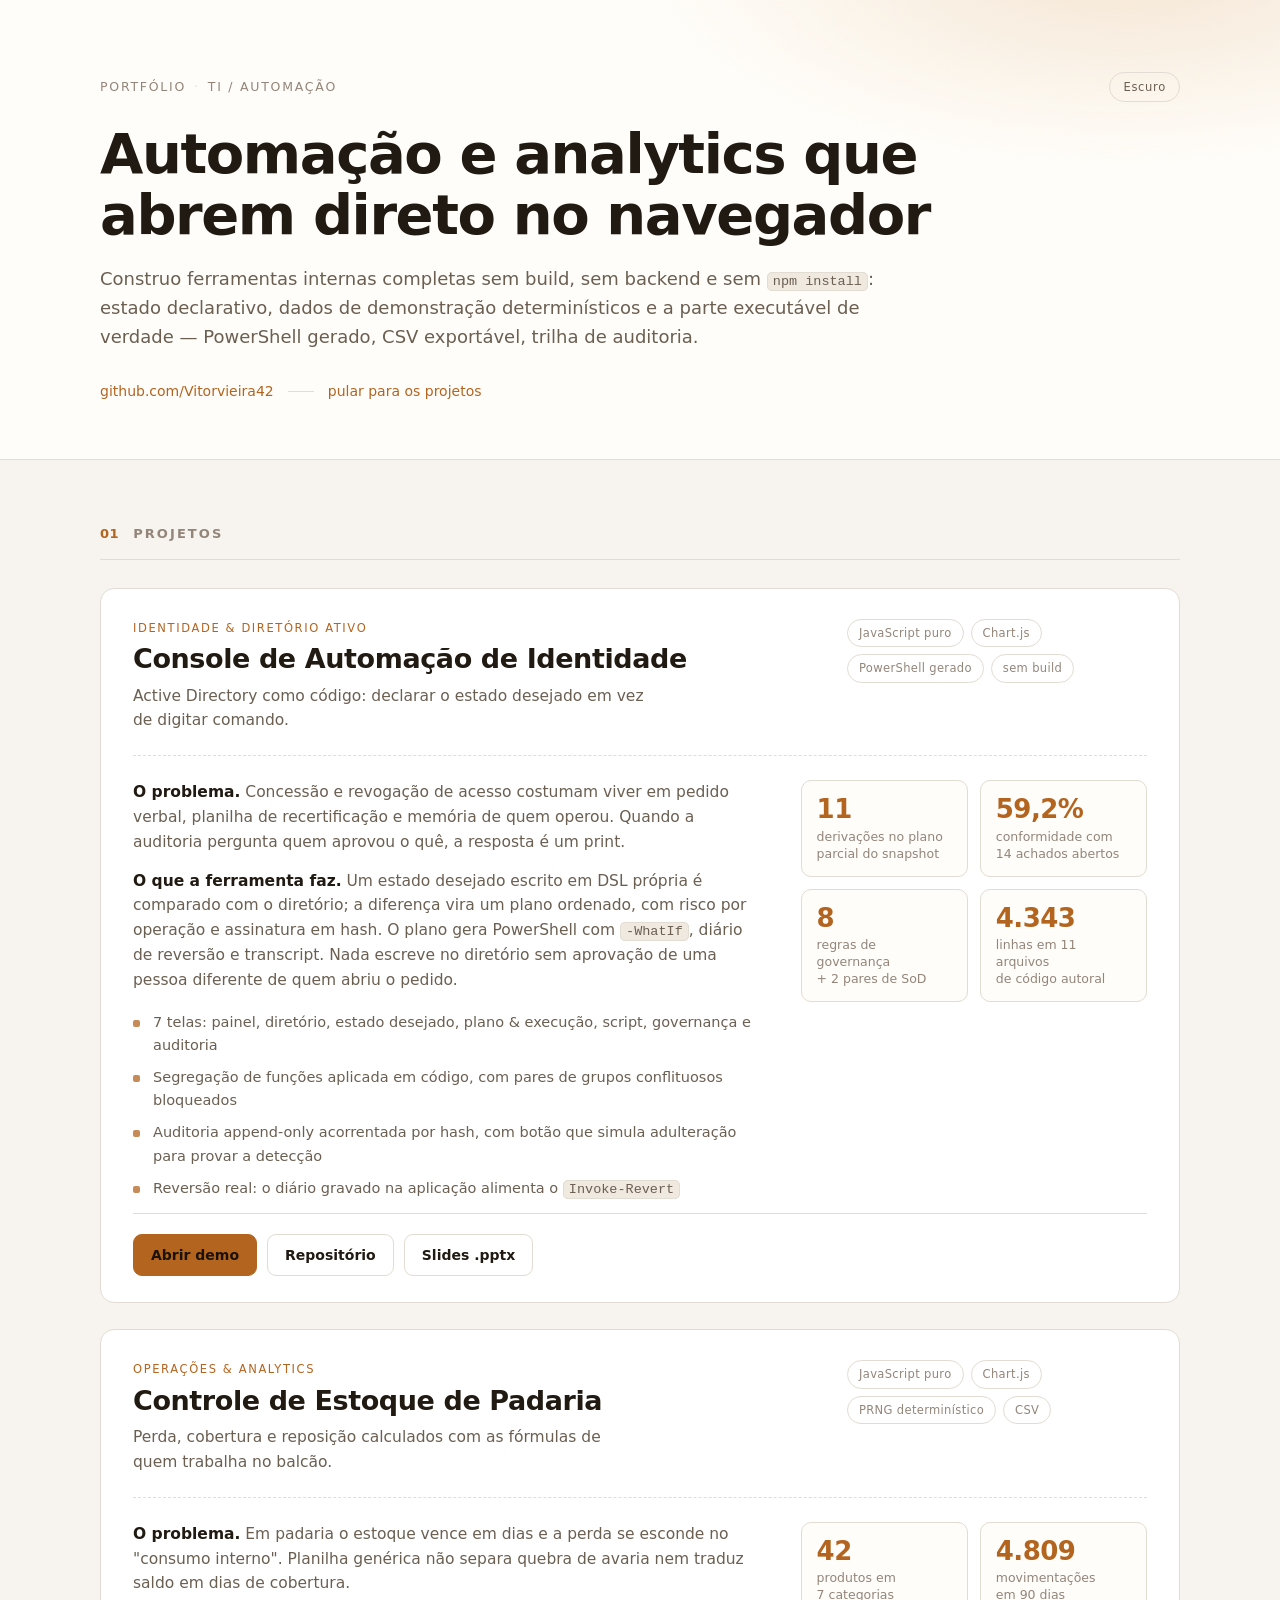
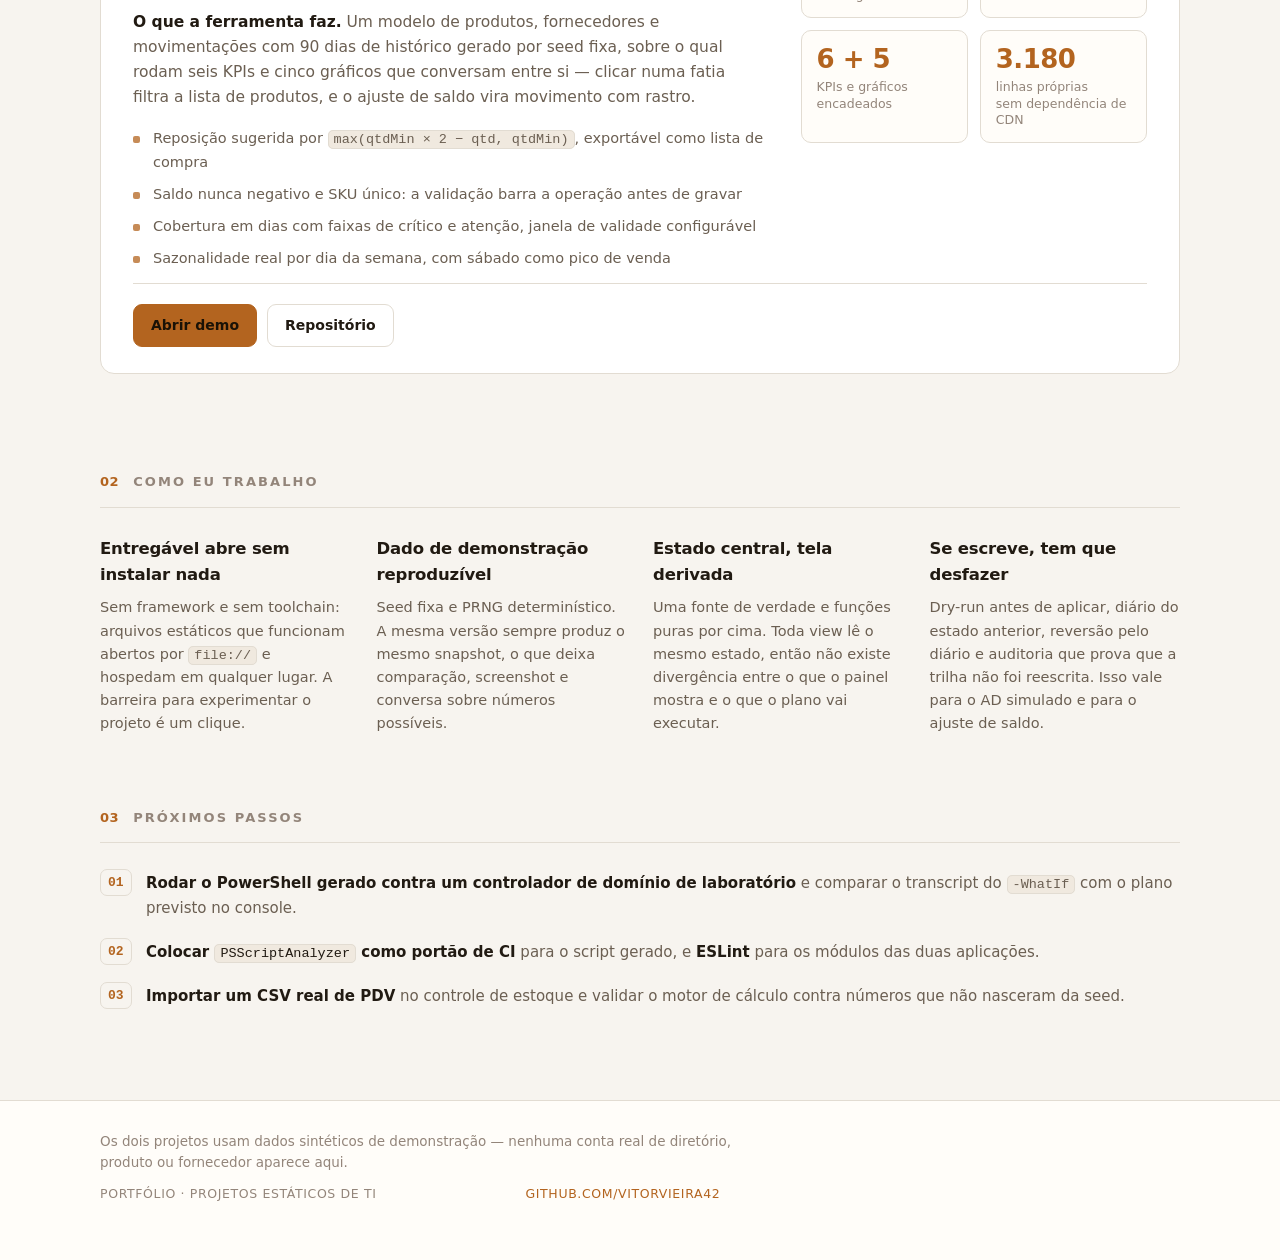
==== index.html @ 66e928ed "feat: site de portfolio com dois projetos documentados por numeros reais Pagina estatica sem build e" ====
<!DOCTYPE html>
<html lang="pt-BR" data-theme="escuro">
<head>
<meta charset="utf-8">
<meta name="viewport" content="width=device-width, initial-scale=1">
<title>Portfólio · Automação de infraestrutura e analytics</title>
<meta name="description" content="Dois projetos de TI que rodam sem build: um console de automação de identidade com Active Directory como código e um controle de estoque de padaria com analytics de perdas.">
<link rel="stylesheet" href="styles.css">
</head>
<body>

<header class="masthead">
  <div class="wrap">
    <div class="eyebrow">
      <span>Portfólio</span>
      <span class="dot">·</span>
      <span>TI / automação</span>
      <button class="theme-btn" type="button" id="tema" aria-label="Alternar tema">claro</button>
    </div>
    <h1>Automação e analytics que<br>abrem direto no navegador</h1>
    <p class="lead">
      Construo ferramentas internas completas sem build, sem backend e sem <code>npm install</code>:
      estado declarativo, dados de demonstração determinísticos e a parte executável de verdade
      — PowerShell gerado, CSV exportável, trilha de auditoria.
    </p>
    <div class="meta">
      <a class="link" href="https://github.com/Vitorvieira42" target="_blank" rel="noopener">github.com/Vitorvieira42</a>
      <span class="sep"></span>
      <a class="link" href="#projetos">pular para os projetos</a>
    </div>
  </div>
</header>

<main>

<section class="section" id="projetos">
  <div class="wrap">
    <h2 class="section-title"><span class="num">01</span> Projetos</h2>

    <article class="project" id="console">
      <div class="project-head">
        <div>
          <p class="kicker">Identidade &amp; diretório ativo</p>
          <h3>Console de Automação de Identidade</h3>
          <p class="tagline">Active Directory como código: declarar o estado desejado em vez de digitar comando.</p>
        </div>
        <div class="badges">
          <span>JavaScript puro</span><span>Chart.js</span><span>PowerShell gerado</span><span>sem build</span>
        </div>
      </div>

      <div class="project-body">
        <div class="copy">
          <p><strong>O problema.</strong> Concessão e revogação de acesso costumam viver em pedido verbal,
          planilha de recertificação e memória de quem operou. Quando a auditoria pergunta quem aprovou o quê,
          a resposta é um print.</p>
          <p><strong>O que a ferramenta faz.</strong> Um estado desejado escrito em DSL própria é comparado com o
          diretório; a diferença vira um plano ordenado, com risco por operação e assinatura em hash. O plano gera
          PowerShell com <code>-WhatIf</code>, diário de reversão e transcript. Nada escreve no diretório sem
          aprovação de uma pessoa diferente de quem abriu o pedido.</p>
          <ul class="points">
            <li>7 telas: painel, diretório, estado desejado, plano &amp; execução, script, governança e auditoria</li>
            <li>Segregação de funções aplicada em código, com pares de grupos conflituosos bloqueados</li>
            <li>Auditoria append-only acorrentada por hash, com botão que simula adulteração para provar a detecção</li>
            <li>Reversão real: o diário gravado na aplicação alimenta o <code>Invoke-Revert</code></li>
          </ul>
        </div>
        <div class="metrics">
          <div class="metric"><strong>11</strong><span>derivações no plano<br>parcial do snapshot</span></div>
          <div class="metric"><strong>59,2%</strong><span>conformidade com<br>14 achados abertos</span></div>
          <div class="metric"><strong>8</strong><span>regras de governança<br>+ 2 pares de SoD</span></div>
          <div class="metric"><strong>4.343</strong><span>linhas em 11 arquivos<br>de código autoral</span></div>
        </div>
      </div>

      <div class="actions">
        <a class="btn primary" href="https://vitorvieira42.github.io/console-automacao-identidade/" target="_blank" rel="noopener">Abrir demo</a>
        <a class="btn" href="https://github.com/Vitorvieira42/console-automacao-identidade" target="_blank" rel="noopener">Repositório</a>
        <a class="btn" href="https://vitorvieira42.github.io/console-automacao-identidade/slides/console-automacao-identidade.pptx">Slides .pptx</a>
      </div>
    </article>

    <article class="project" id="estoque">
      <div class="project-head">
        <div>
          <p class="kicker">Operações &amp; analytics</p>
          <h3>Controle de Estoque de Padaria</h3>
          <p class="tagline">Perda, cobertura e reposição calculados com as fórmulas de quem trabalha no balcão.</p>
        </div>
        <div class="badges">
          <span>JavaScript puro</span><span>Chart.js</span><span>PRNG determinístico</span><span>CSV</span>
        </div>
      </div>

      <div class="project-body">
        <div class="copy">
          <p><strong>O problema.</strong> Em padaria o estoque vence em dias e a perda se esconde no
          "consumo interno". Planilha genérica não separa quebra de avaria nem traduz saldo em dias de cobertura.</p>
          <p><strong>O que a ferramenta faz.</strong> Um modelo de produtos, fornecedores e movimentações com
          90 dias de histórico gerado por seed fixa, sobre o qual rodam seis KPIs e cinco gráficos que conversam
          entre si — clicar numa fatia filtra a lista de produtos, e o ajuste de saldo vira movimento com rastro.</p>
          <ul class="points">
            <li>Reposição sugerida por <code>max(qtdMin × 2 − qtd, qtdMin)</code>, exportável como lista de compra</li>
            <li>Saldo nunca negativo e SKU único: a validação barra a operação antes de gravar</li>
            <li>Cobertura em dias com faixas de crítico e atenção, janela de validade configurável</li>
            <li>Sazonalidade real por dia da semana, com sábado como pico de venda</li>
          </ul>
        </div>
        <div class="metrics">
          <div class="metric"><strong>42</strong><span>produtos em<br>7 categorias</span></div>
          <div class="metric"><strong>4.809</strong><span>movimentações<br>em 90 dias</span></div>
          <div class="metric"><strong>6 + 5</strong><span>KPIs e gráficos<br>encadeados</span></div>
          <div class="metric"><strong>3.180</strong><span>linhas próprias<br>sem dependência de CDN</span></div>
        </div>
      </div>

      <div class="actions">
        <a class="btn primary" href="https://vitorvieira42.github.io/controle-estoque-padaria/" target="_blank" rel="noopener">Abrir demo</a>
        <a class="btn" href="https://github.com/Vitorvieira42/controle-estoque-padaria" target="_blank" rel="noopener">Repositório</a>
      </div>
    </article>
  </div>
</section>

<section class="section">
  <div class="wrap">
    <h2 class="section-title"><span class="num">02</span> Como eu trabalho</h2>
    <div class="principles">
      <div class="principle">
        <h4>Entregável abre sem instalar nada</h4>
        <p>Sem framework e sem toolchain: arquivos estáticos que funcionam abertos por <code>file://</code> e
        hospedam em qualquer lugar. A barreira para experimentar o projeto é um clique.</p>
      </div>
      <div class="principle">
        <h4>Dado de demonstração reproduzível</h4>
        <p>Seed fixa e PRNG determinístico. A mesma versão sempre produz o mesmo snapshot, o que deixa
        comparação, screenshot e conversa sobre números possíveis.</p>
      </div>
      <div class="principle">
        <h4>Estado central, tela derivada</h4>
        <p>Uma fonte de verdade e funções puras por cima. Toda view lê o mesmo estado, então não existe
        divergência entre o que o painel mostra e o que o plano vai executar.</p>
      </div>
      <div class="principle">
        <h4>Se escreve, tem que desfazer</h4>
        <p>Dry-run antes de aplicar, diário do estado anterior, reversão pelo diário e auditoria que prova
        que a trilha não foi reescrita. Isso vale para o AD simulado e para o ajuste de saldo.</p>
      </div>
    </div>
  </div>
</section>

<section class="section">
  <div class="wrap">
    <h2 class="section-title"><span class="num">03</span> Próximos passos</h2>
    <ul class="roadmap">
      <li><strong>Rodar o PowerShell gerado contra um controlador de domínio de laboratório</strong> e comparar o
      transcript do <code>-WhatIf</code> com o plano previsto no console.</li>
      <li><strong>Colocar <code>PSScriptAnalyzer</code> como portão de CI</strong> para o script gerado, e
      <strong>ESLint</strong> para os módulos das duas aplicações.</li>
      <li><strong>Importar um CSV real de PDV</strong> no controle de estoque e validar o motor de cálculo contra
      números que não nasceram da seed.</li>
    </ul>
  </div>
</section>

</main>

<footer class="footer">
  <div class="wrap">
    <p>Os dois projetos usam dados sintéticos de demonstração — nenhuma conta real de diretório, produto ou
    fornecedor aparece aqui.</p>
    <p class="sig"><span>Portfólio · projetos estáticos de TI</span>
    <a class="link" href="https://github.com/Vitorvieira42" target="_blank" rel="noopener">github.com/Vitorvieira42</a></p>
  </div>
</footer>

<script src="site.js"></script>
</body>
</html>
---- styles.css ----
:root {
  --bg: #0f1216;
  --bg-soft: #151a20;
  --surface: #171d25;
  --line: #262f3a;
  --text: #e6edf3;
  --dim: #9aa7b4;
  --faint: #6b7885;
  --accent: #e2913f;
  --accent-soft: #3a2a17;
  --code: #12202c;
  --radius: 14px;
  --max: 1080px;
}

[data-theme="claro"] {
  --bg: #f7f4ef;
  --bg-soft: #fffdf9;
  --surface: #ffffff;
  --line: #e2dcd2;
  --text: #211a12;
  --dim: #6b5f52;
  --faint: #93857a;
  --accent: #b3641f;
  --accent-soft: #f4e5d2;
  --code: #f0e9df;
}

* { box-sizing: border-box; }

html { scroll-behavior: smooth; }

body {
  margin: 0;
  background: var(--bg);
  color: var(--text);
  font: 16px/1.6 "Inter", "Segoe UI", system-ui, -apple-system, sans-serif;
  -webkit-font-smoothing: antialiased;
}

.wrap { width: min(100% - 48px, var(--max)); margin-inline: auto; }

code {
  font: 13.5px/1.5 "Cascadia Mono", Consolas, monospace;
  background: var(--code);
  border: 1px solid var(--line);
  border-radius: 5px;
  padding: 1px 5px;
}

a { color: inherit; }

/* ---------------------------------- topo ---------------------------------- */

.masthead {
  padding: 72px 0 56px;
  border-bottom: 1px solid var(--line);
  background:
    radial-gradient(680px 300px at 88% -10%, var(--accent-soft), transparent 70%),
    var(--bg-soft);
}

.eyebrow {
  display: flex;
  align-items: center;
  gap: 8px;
  font-size: 12.5px;
  letter-spacing: .14em;
  text-transform: uppercase;
  color: var(--faint);
}

.eyebrow .dot { color: var(--line); }

.theme-btn {
  margin-left: auto;
  background: transparent;
  border: 1px solid var(--line);
  border-radius: 999px;
  color: var(--dim);
  cursor: pointer;
  font: inherit;
  font-size: 11.5px;
  letter-spacing: .06em;
  padding: 5px 13px;
  text-transform: capitalize;
}

.theme-btn:hover { border-color: var(--accent); color: var(--accent); }

.masthead h1 {
  font-size: clamp(34px, 6vw, 56px);
  line-height: 1.08;
  letter-spacing: -.025em;
  margin: 22px 0 20px;
}

.lead { font-size: 18px; color: var(--dim); max-width: 68ch; margin: 0; }

.meta { display: flex; align-items: center; gap: 14px; margin-top: 28px; font-size: 14px; }

.meta .sep { flex: 0 0 26px; height: 1px; background: var(--line); }

.link { color: var(--accent); text-decoration: none; border-bottom: 1px solid transparent; }
.link:hover { border-bottom-color: var(--accent); }

/* -------------------------------- projetos -------------------------------- */

.section { padding: 64px 0 8px; }

.section-title {
  display: flex;
  align-items: baseline;
  gap: 14px;
  font-size: 13px;
  letter-spacing: .16em;
  text-transform: uppercase;
  color: var(--faint);
  margin: 0 0 28px;
  padding-bottom: 14px;
  border-bottom: 1px solid var(--line);
}

.section-title .num { color: var(--accent); font-weight: 700; letter-spacing: .04em; }

.project {
  background: var(--surface);
  border: 1px solid var(--line);
  border-radius: var(--radius);
  padding: 30px 32px 26px;
  margin-bottom: 26px;
}

.project-head {
  display: flex;
  flex-wrap: wrap;
  gap: 18px 28px;
  align-items: flex-start;
  justify-content: space-between;
  padding-bottom: 22px;
  border-bottom: 1px dashed var(--line);
}

.kicker {
  margin: 0 0 6px;
  font-size: 11.5px;
  letter-spacing: .14em;
  text-transform: uppercase;
  color: var(--accent);
}

.project h3 { font-size: 27px; line-height: 1.2; letter-spacing: -.015em; margin: 0 0 8px; }

.tagline { margin: 0; color: var(--dim); font-size: 15.5px; max-width: 52ch; }

.badges { display: flex; flex-wrap: wrap; gap: 7px; max-width: 300px; }

.badges span {
  border: 1px solid var(--line);
  border-radius: 999px;
  color: var(--faint);
  font-size: 11.5px;
  letter-spacing: .03em;
  padding: 4px 11px;
  white-space: nowrap;
}

.project-body { display: grid; grid-template-columns: minmax(0, 1.55fr) minmax(220px, .85fr); gap: 30px 36px; padding: 24px 0 4px; }

.copy p { margin: 0 0 14px; font-size: 15.5px; color: var(--dim); }
.copy p strong { color: var(--text); }

.points { margin: 18px 0 0; padding: 0; list-style: none; }

.points li {
  position: relative;
  padding-left: 20px;
  margin-bottom: 9px;
  font-size: 14.5px;
  color: var(--dim);
}

.points li::before {
  content: "";
  position: absolute;
  left: 0; top: 9px;
  width: 7px; height: 7px;
  border-radius: 2px;
  background: var(--accent);
  opacity: .75;
}

.metrics { display: grid; grid-template-columns: 1fr 1fr; gap: 12px; align-content: start; }

.metric {
  border: 1px solid var(--line);
  border-radius: 10px;
  background: var(--bg-soft);
  padding: 14px 15px 13px;
}

.metric strong { display: block; font-size: 26px; line-height: 1.1; letter-spacing: -.02em; color: var(--accent); }
.metric span { display: block; margin-top: 5px; font-size: 12.5px; line-height: 1.35; color: var(--faint); }

.actions { display: flex; flex-wrap: wrap; gap: 10px; padding-top: 20px; border-top: 1px solid var(--line); }

.btn {
  border: 1px solid var(--line);
  border-radius: 9px;
  background: transparent;
  color: var(--text);
  font: inherit;
  font-size: 14px;
  font-weight: 600;
  padding: 9px 17px;
  text-decoration: none;
}

.btn:hover { border-color: var(--accent); color: var(--accent); }

.btn.primary { background: var(--accent); border-color: var(--accent); color: #1a1206; }
.btn.primary:hover { filter: brightness(1.07); color: #1a1206; }

/* ------------------------------- princípios ------------------------------- */

.principles { display: grid; grid-template-columns: repeat(auto-fit, minmax(250px, 1fr)); gap: 22px 26px; }

.principle h4 { margin: 0 0 8px; font-size: 16.5px; letter-spacing: -.01em; }
.principle p { margin: 0; font-size: 14.5px; color: var(--dim); }

.roadmap { margin: 0; padding: 0; list-style: none; counter-reset: passo; }

.roadmap li {
  counter-increment: passo;
  position: relative;
  padding: 0 0 20px 46px;
  font-size: 15px;
  color: var(--dim);
}

.roadmap li::before {
  content: counter(passo, decimal-leading-zero);
  position: absolute;
  left: 0; top: -2px;
  font: 700 13px/1 "Cascadia Mono", Consolas, monospace;
  color: var(--accent);
  border: 1px solid var(--line);
  border-radius: 7px;
  padding: 6px 7px;
}

.roadmap strong { color: var(--text); }

/* --------------------------------- rodapé --------------------------------- */

.footer { margin-top: 64px; padding: 30px 0 46px; border-top: 1px solid var(--line); background: var(--bg-soft); }
.footer p { margin: 0 0 10px; font-size: 13.5px; color: var(--faint); max-width: 78ch; }
.footer .sig { display: flex; flex-wrap: wrap; gap: 14px; justify-content: space-between; font-size: 12.5px; letter-spacing: .05em; text-transform: uppercase; }

@media (max-width: 860px) {
  .project-body { grid-template-columns: 1fr; }
  .metrics { grid-template-columns: 1fr 1fr; }
  .masthead { padding-top: 48px; }
  .project { padding: 24px 20px 20px; }
}

@media (prefers-reduced-motion: reduce) {
  html { scroll-behavior: auto; }
  * { transition: none !important; }
}
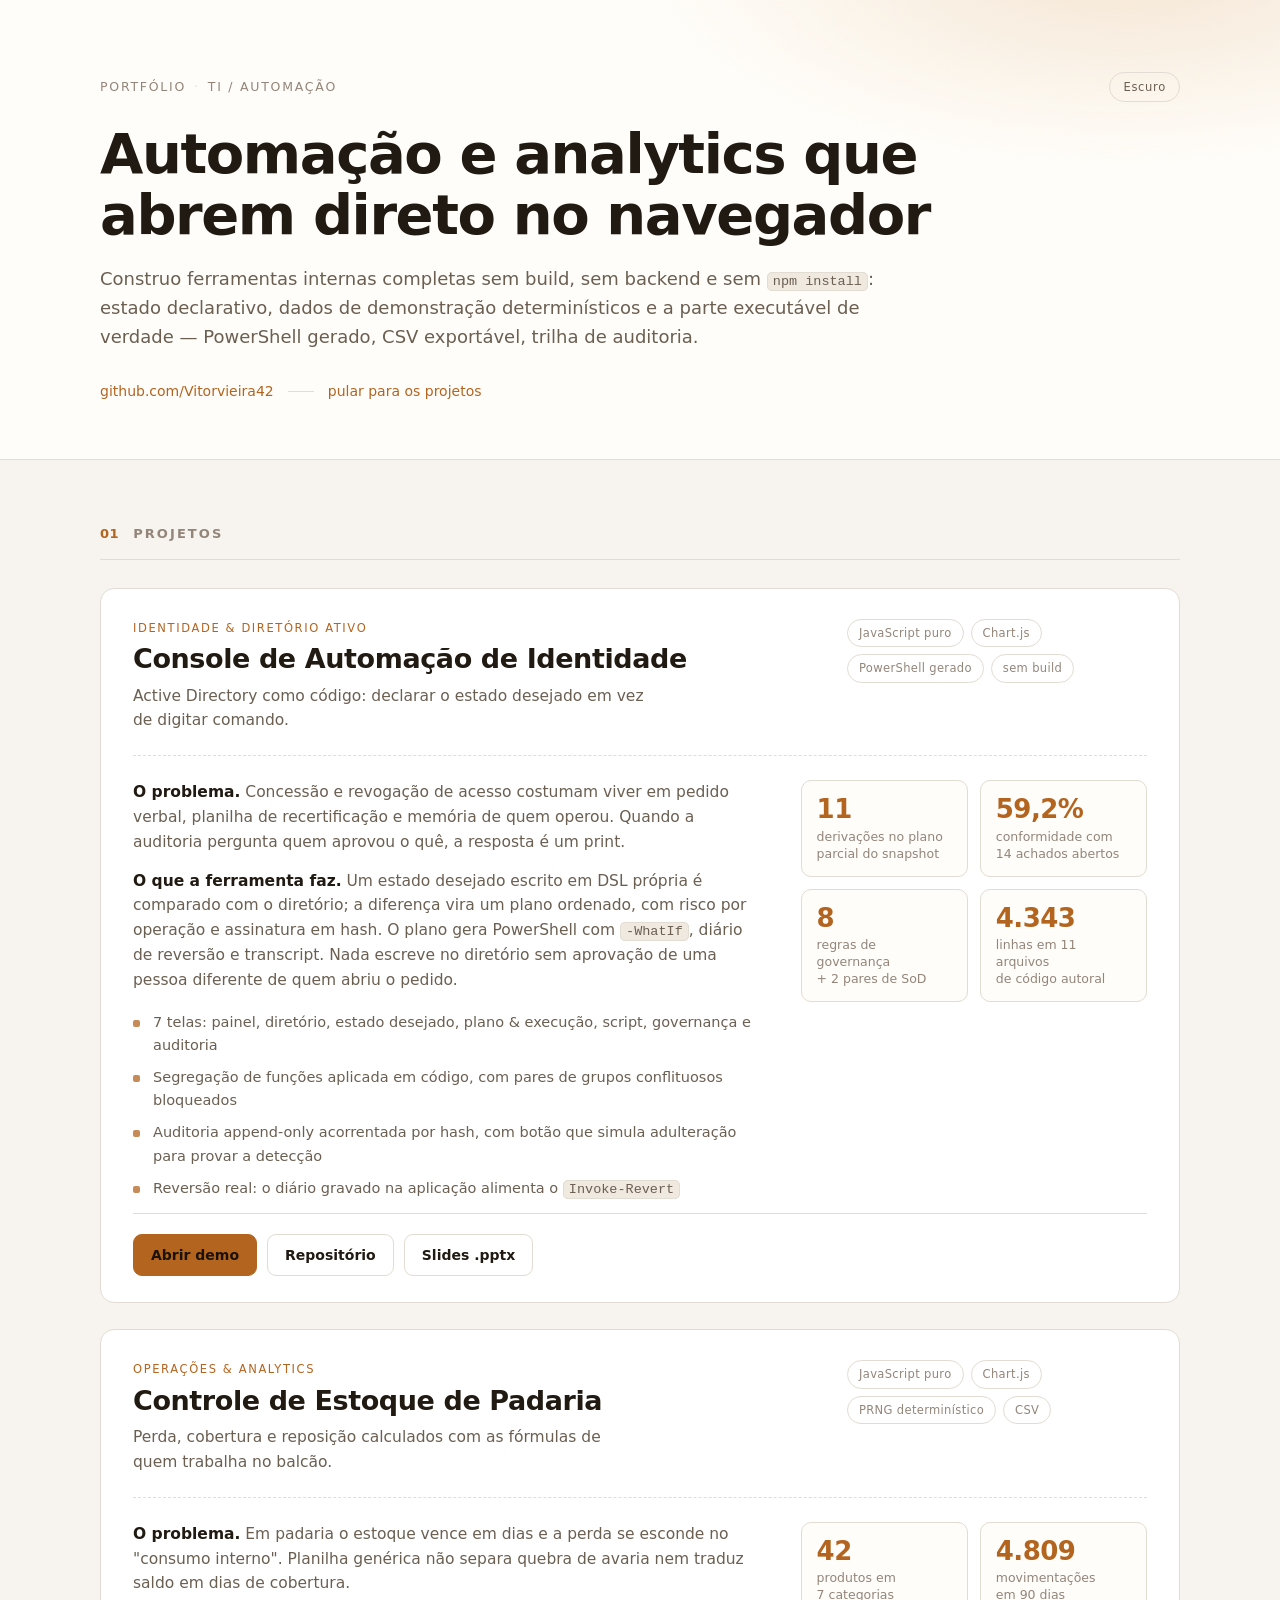
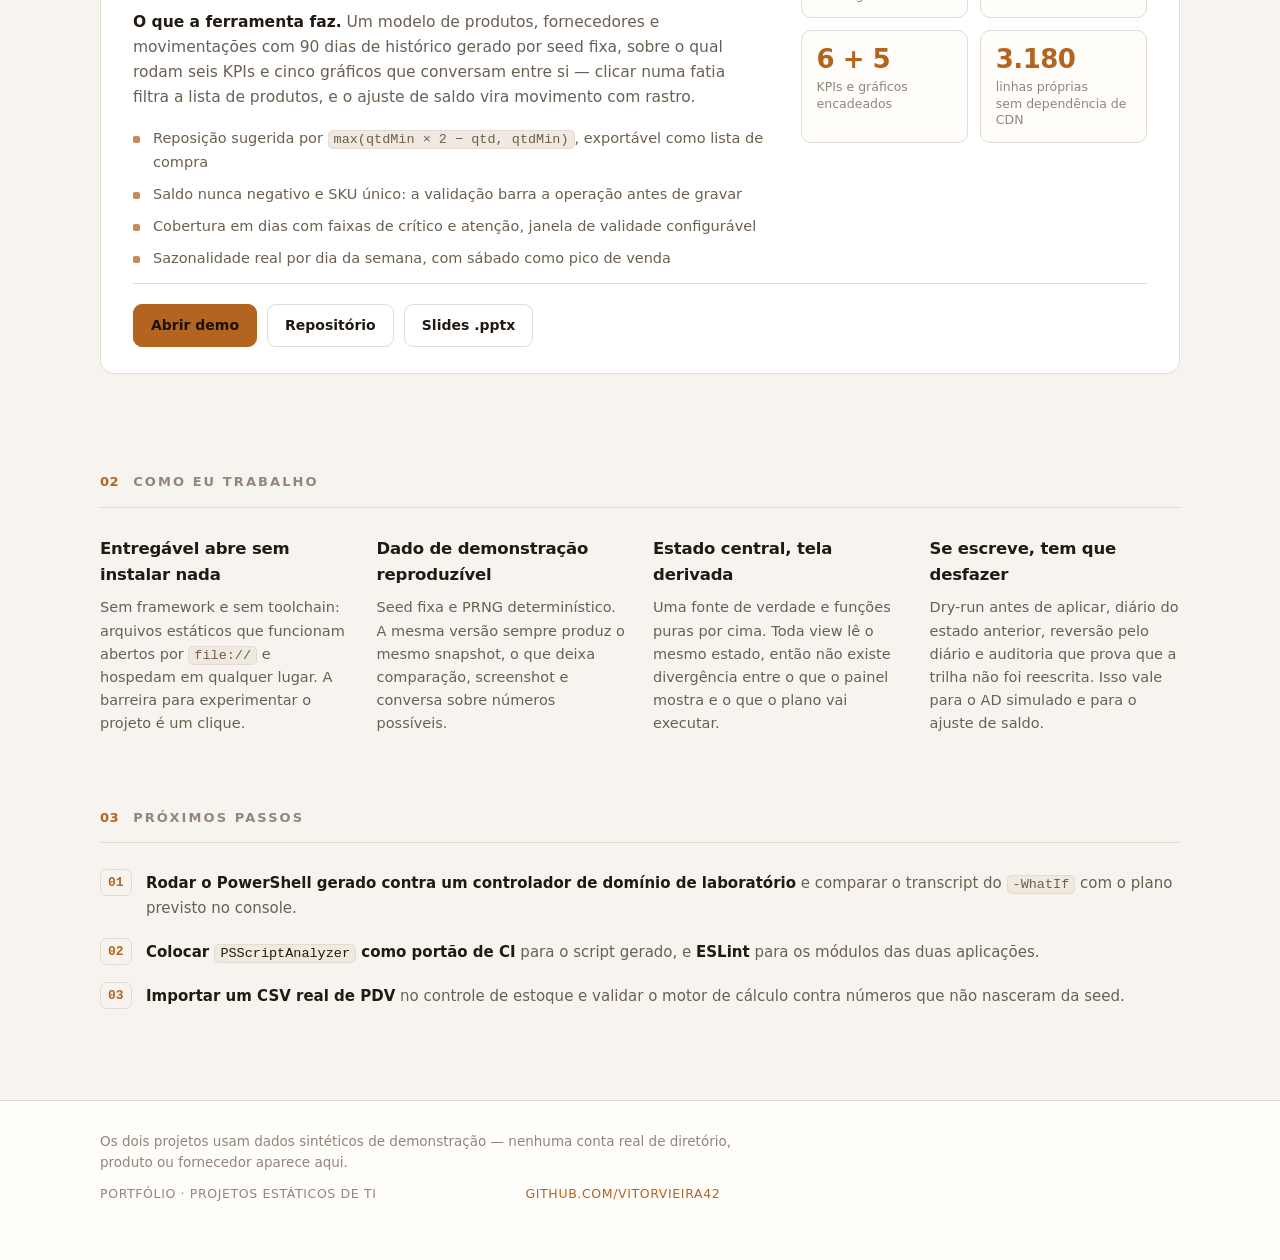
==== commit b94cd0c5: "feat: hospedar o deck do projeto de estoque no portfolio O deck e material de apresentacao, entao vi" ====
--- a/index.html
+++ b/index.html
@@ -117,6 +117,7 @@
       <div class="actions">
         <a class="btn primary" href="https://vitorvieira42.github.io/controle-estoque-padaria/" target="_blank" rel="noopener">Abrir demo</a>
         <a class="btn" href="https://github.com/Vitorvieira42/controle-estoque-padaria" target="_blank" rel="noopener">Repositório</a>
+        <a class="btn" href="slides/controle-estoque-padaria.pptx">Slides .pptx</a>
       </div>
     </article>
   </div>
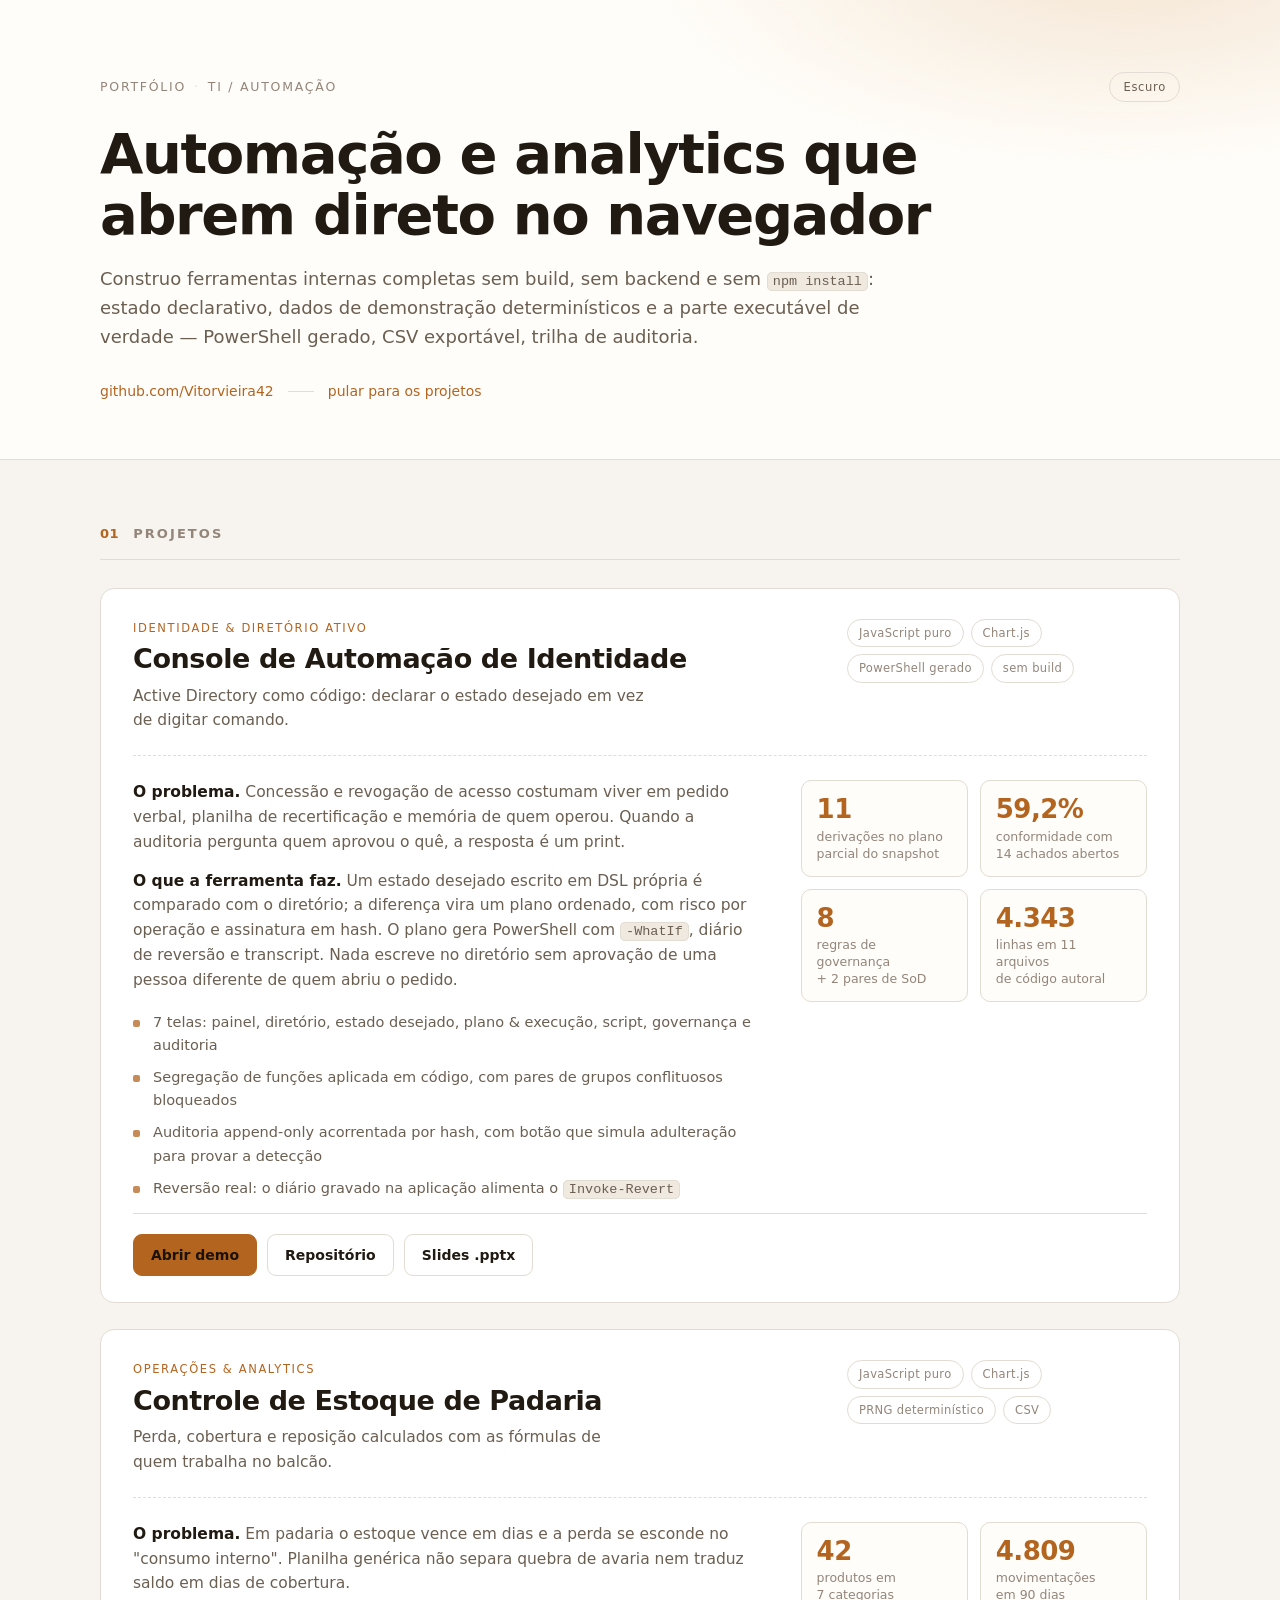
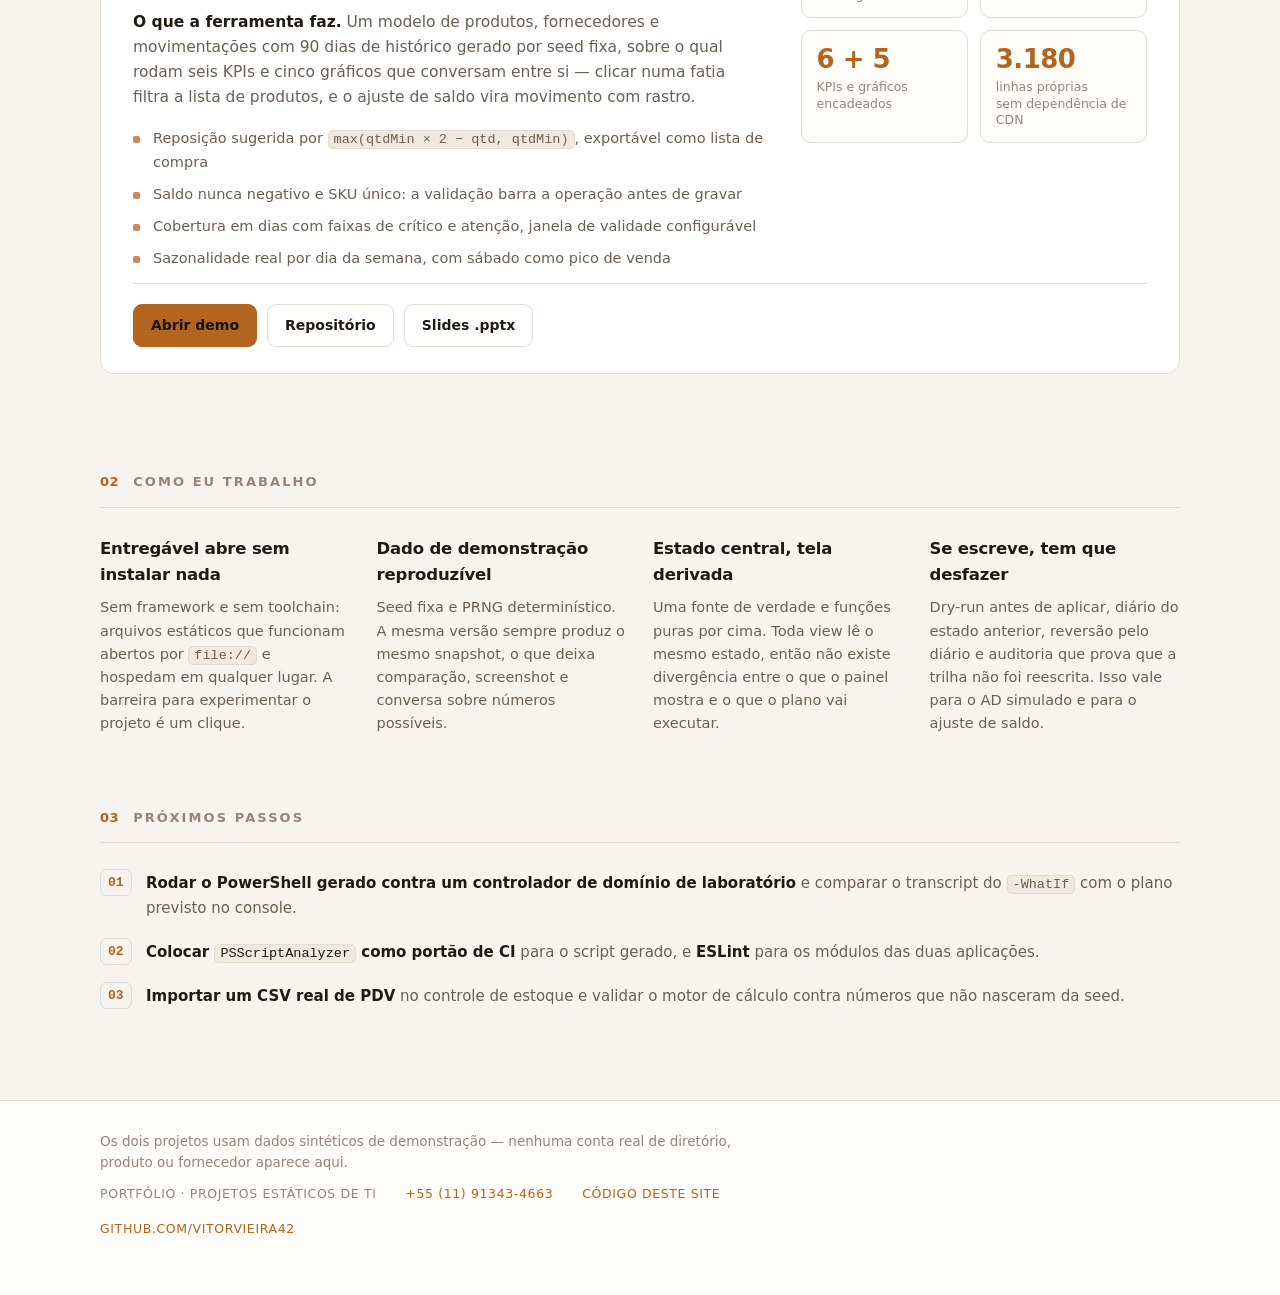
==== commit 08947b11: "Adiciona WhatsApp e link do código-fonte aos contatos" ====
--- a/index.html
+++ b/index.html
@@ -172,6 +172,8 @@
     <p>Os dois projetos usam dados sintéticos de demonstração — nenhuma conta real de diretório, produto ou
     fornecedor aparece aqui.</p>
     <p class="sig"><span>Portfólio · projetos estáticos de TI</span>
+    <a class="link" href="https://wa.me/5511913434663" target="_blank" rel="noopener">+55 (11) 91343-4663</a>
+    <a class="link" href="https://github.com/Vitorvieira42/vitorvieira42.github.io" target="_blank" rel="noopener">código deste site</a>
     <a class="link" href="https://github.com/Vitorvieira42" target="_blank" rel="noopener">github.com/Vitorvieira42</a></p>
   </div>
 </footer>
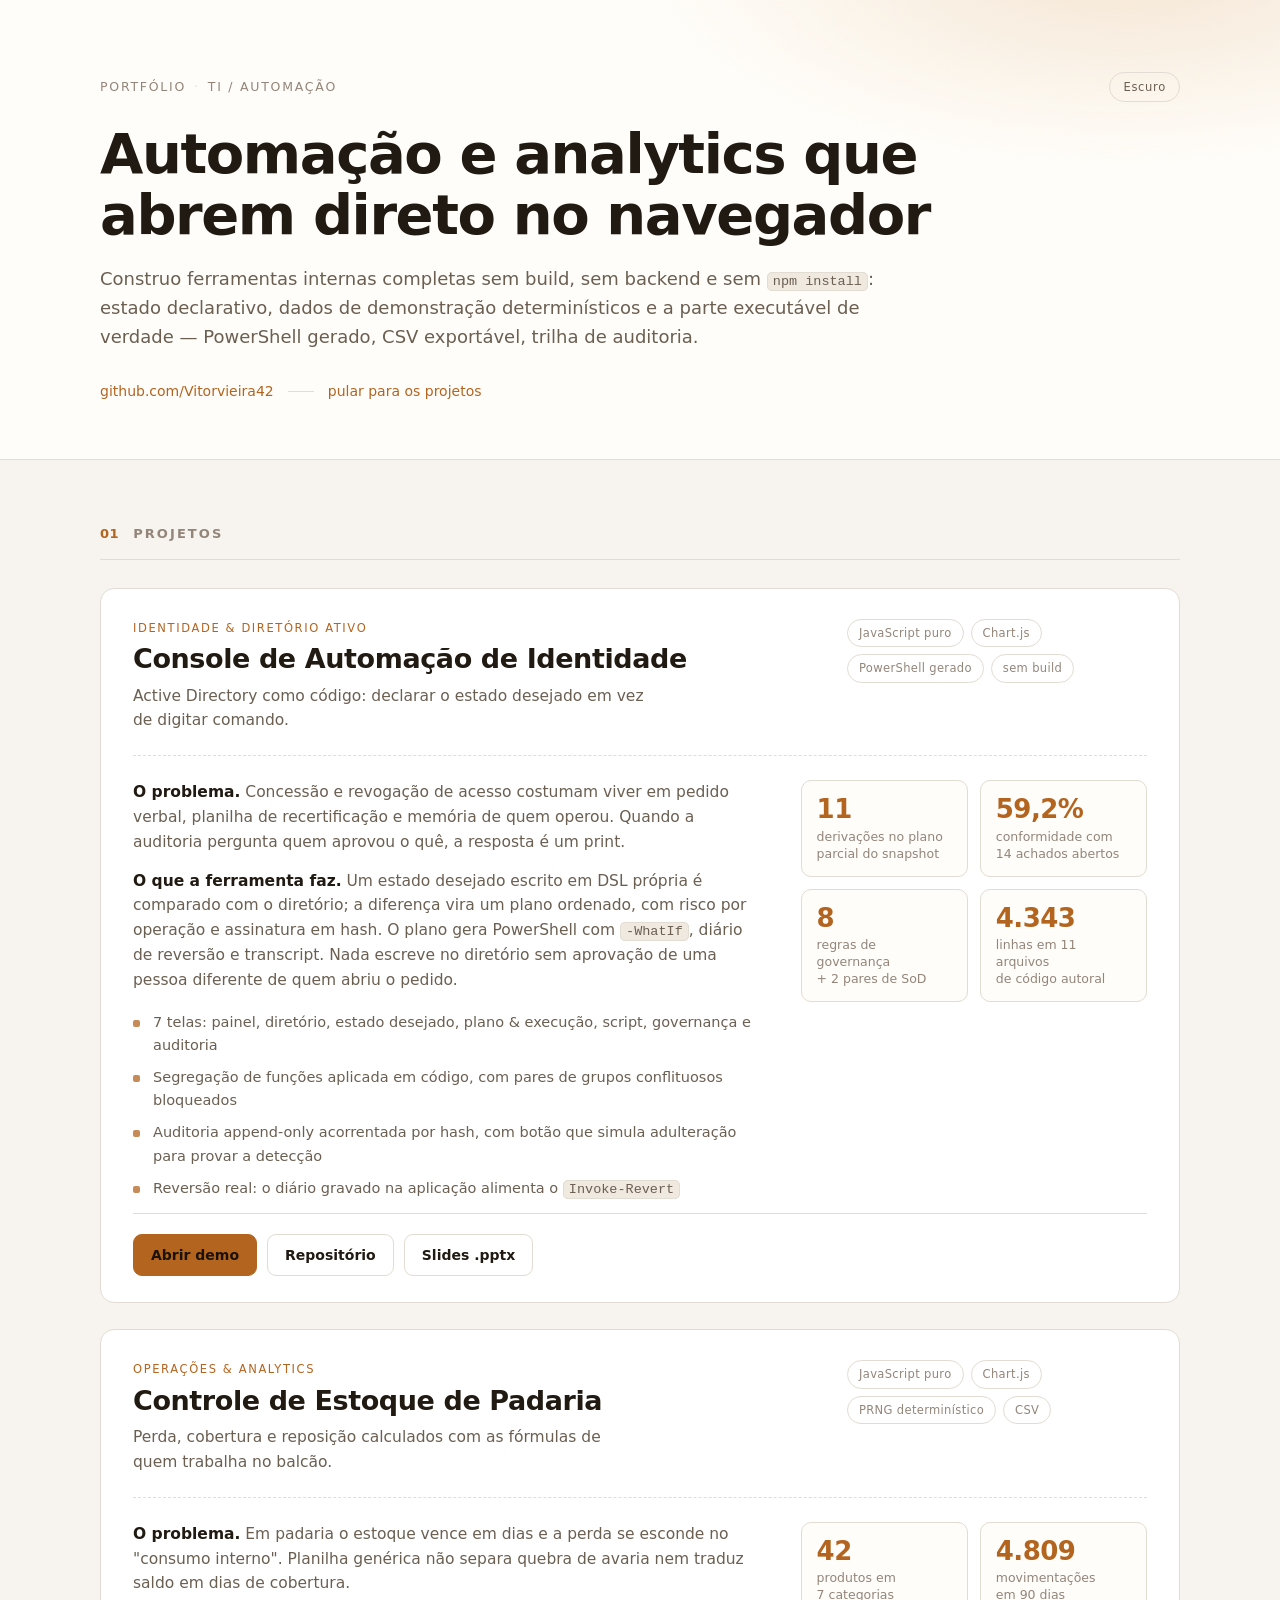
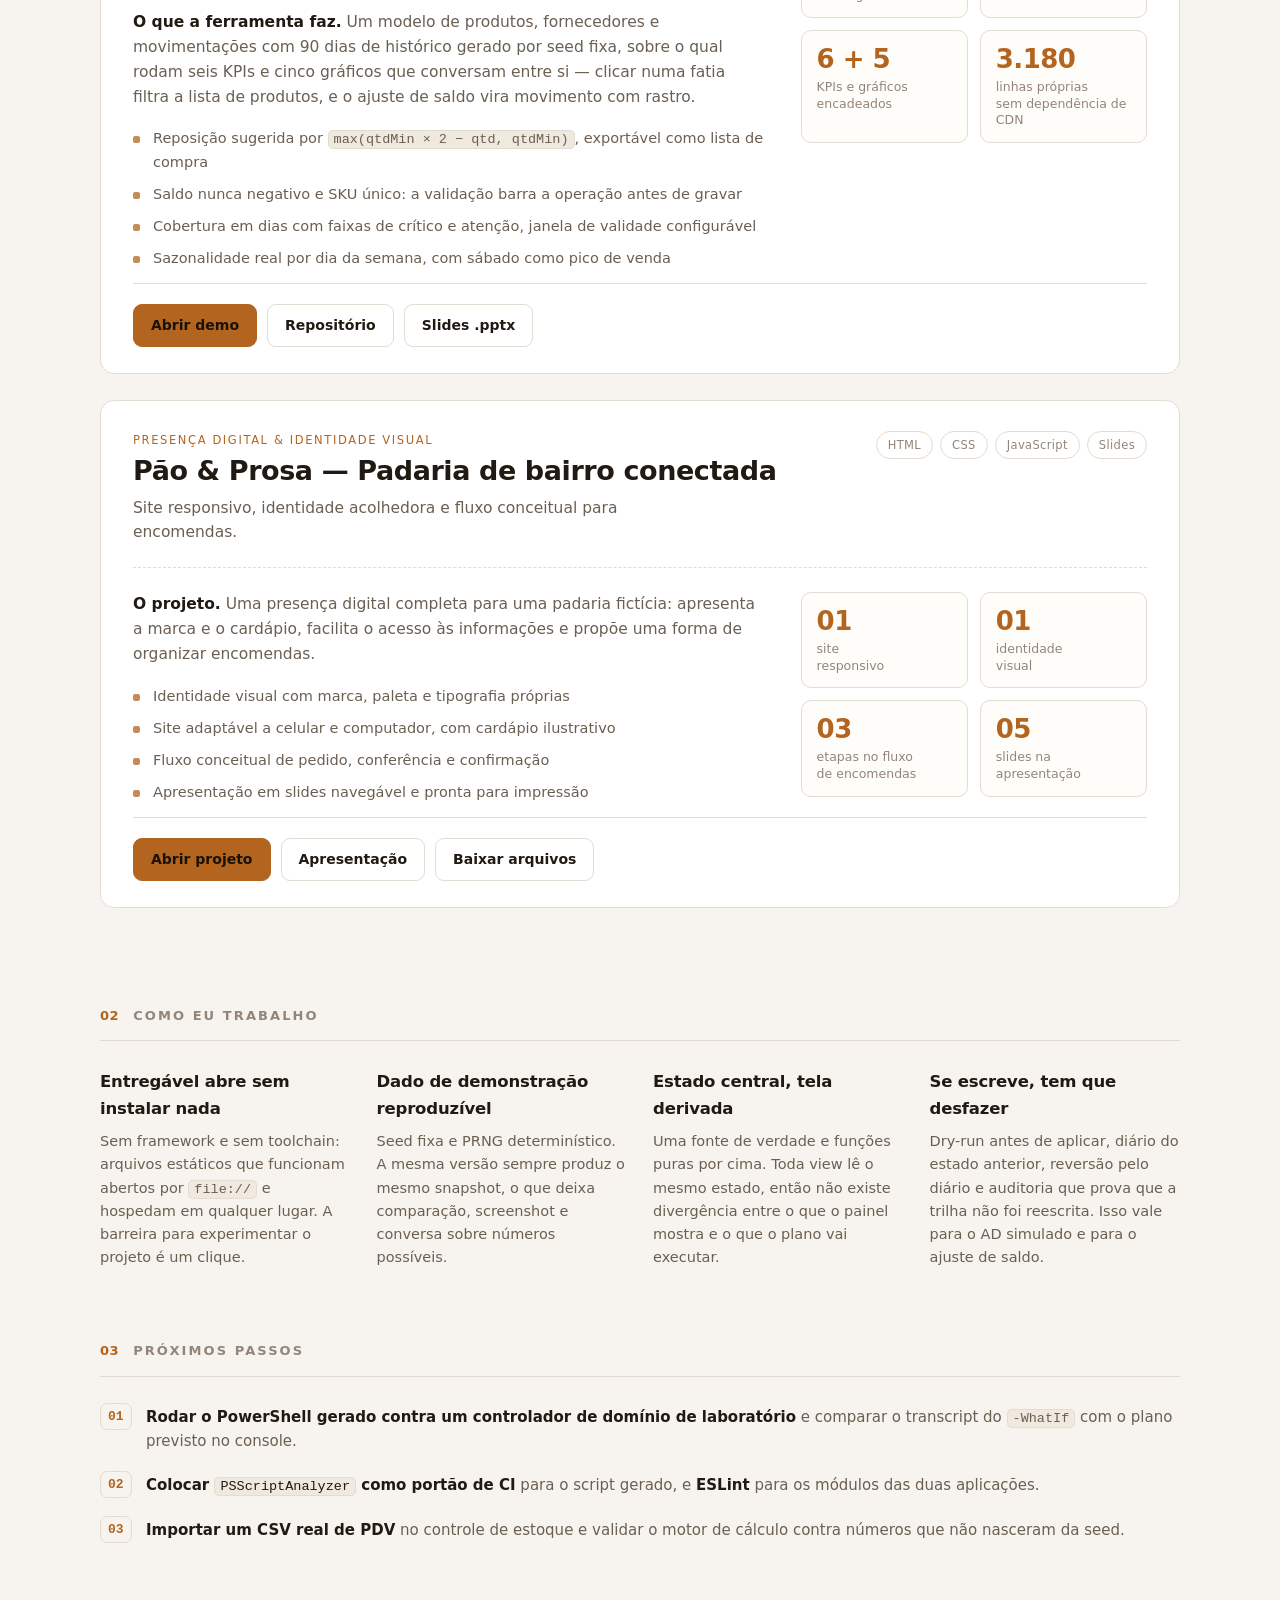
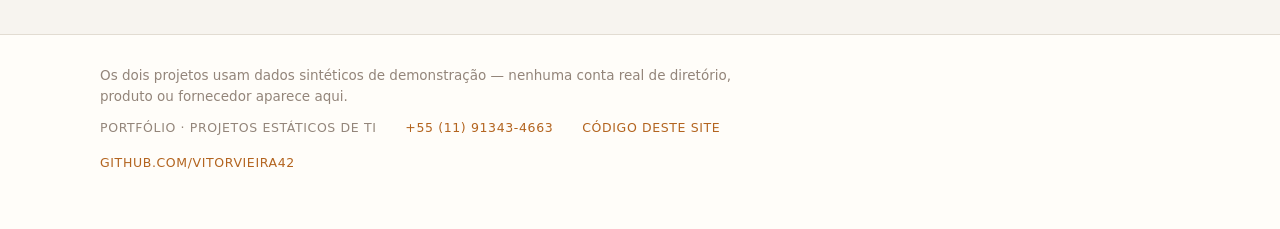
==== commit 70740df2: "Add project section for Pão & Prosa bakery" ====
--- a/index.html
+++ b/index.html
@@ -120,6 +120,39 @@
         <a class="btn" href="slides/controle-estoque-padaria.pptx">Slides .pptx</a>
       </div>
     </article>
+
+    <article class="project" id="pao-prosa">
+      <div class="project-head">
+        <div>
+          <p class="kicker">Presença digital & identidade visual</p>
+          <h3>Pão &amp; Prosa — Padaria de bairro conectada</h3>
+          <p class="tagline">Site responsivo, identidade acolhedora e fluxo conceitual para encomendas.</p>
+        </div>
+        <div class="badges"><span>HTML</span><span>CSS</span><span>JavaScript</span><span>Slides</span></div>
+      </div>
+      <div class="project-body">
+        <div class="copy">
+          <p><strong>O projeto.</strong> Uma presença digital completa para uma padaria fictícia: apresenta a marca e o cardápio, facilita o acesso às informações e propõe uma forma de organizar encomendas.</p>
+          <ul class="points">
+            <li>Identidade visual com marca, paleta e tipografia próprias</li>
+            <li>Site adaptável a celular e computador, com cardápio ilustrativo</li>
+            <li>Fluxo conceitual de pedido, conferência e confirmação</li>
+            <li>Apresentação em slides navegável e pronta para impressão</li>
+          </ul>
+        </div>
+        <div class="metrics">
+          <div class="metric"><strong>01</strong><span>site<br>responsivo</span></div>
+          <div class="metric"><strong>01</strong><span>identidade<br>visual</span></div>
+          <div class="metric"><strong>03</strong><span>etapas no fluxo<br>de encomendas</span></div>
+          <div class="metric"><strong>05</strong><span>slides na<br>apresentação</span></div>
+        </div>
+      </div>
+      <div class="actions">
+        <a class="btn primary" href="paopro/">Abrir projeto</a>
+        <a class="btn" href="paopro/slides.html">Apresentação</a>
+        <a class="btn" href="paopro/Pao-e-Prosa.zip" download>Baixar arquivos</a>
+      </div>
+    </article>
   </div>
 </section>
 
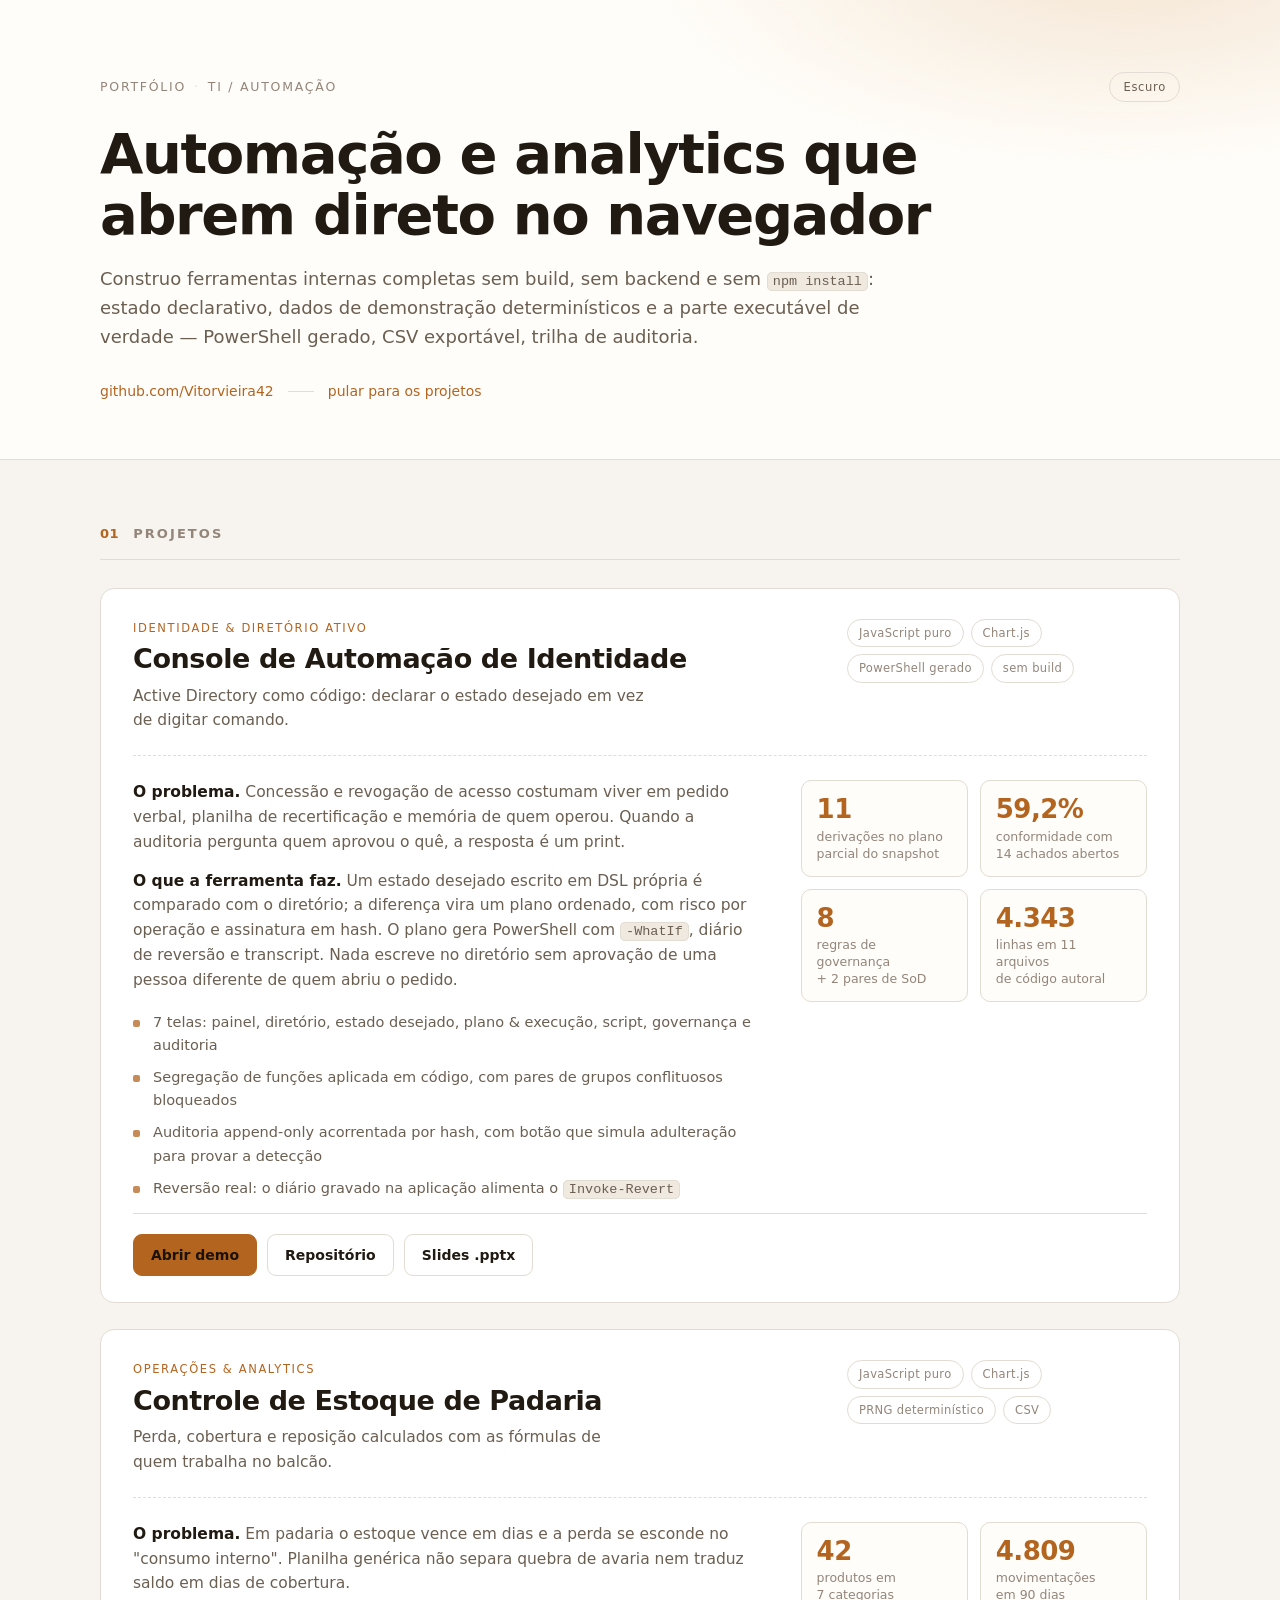
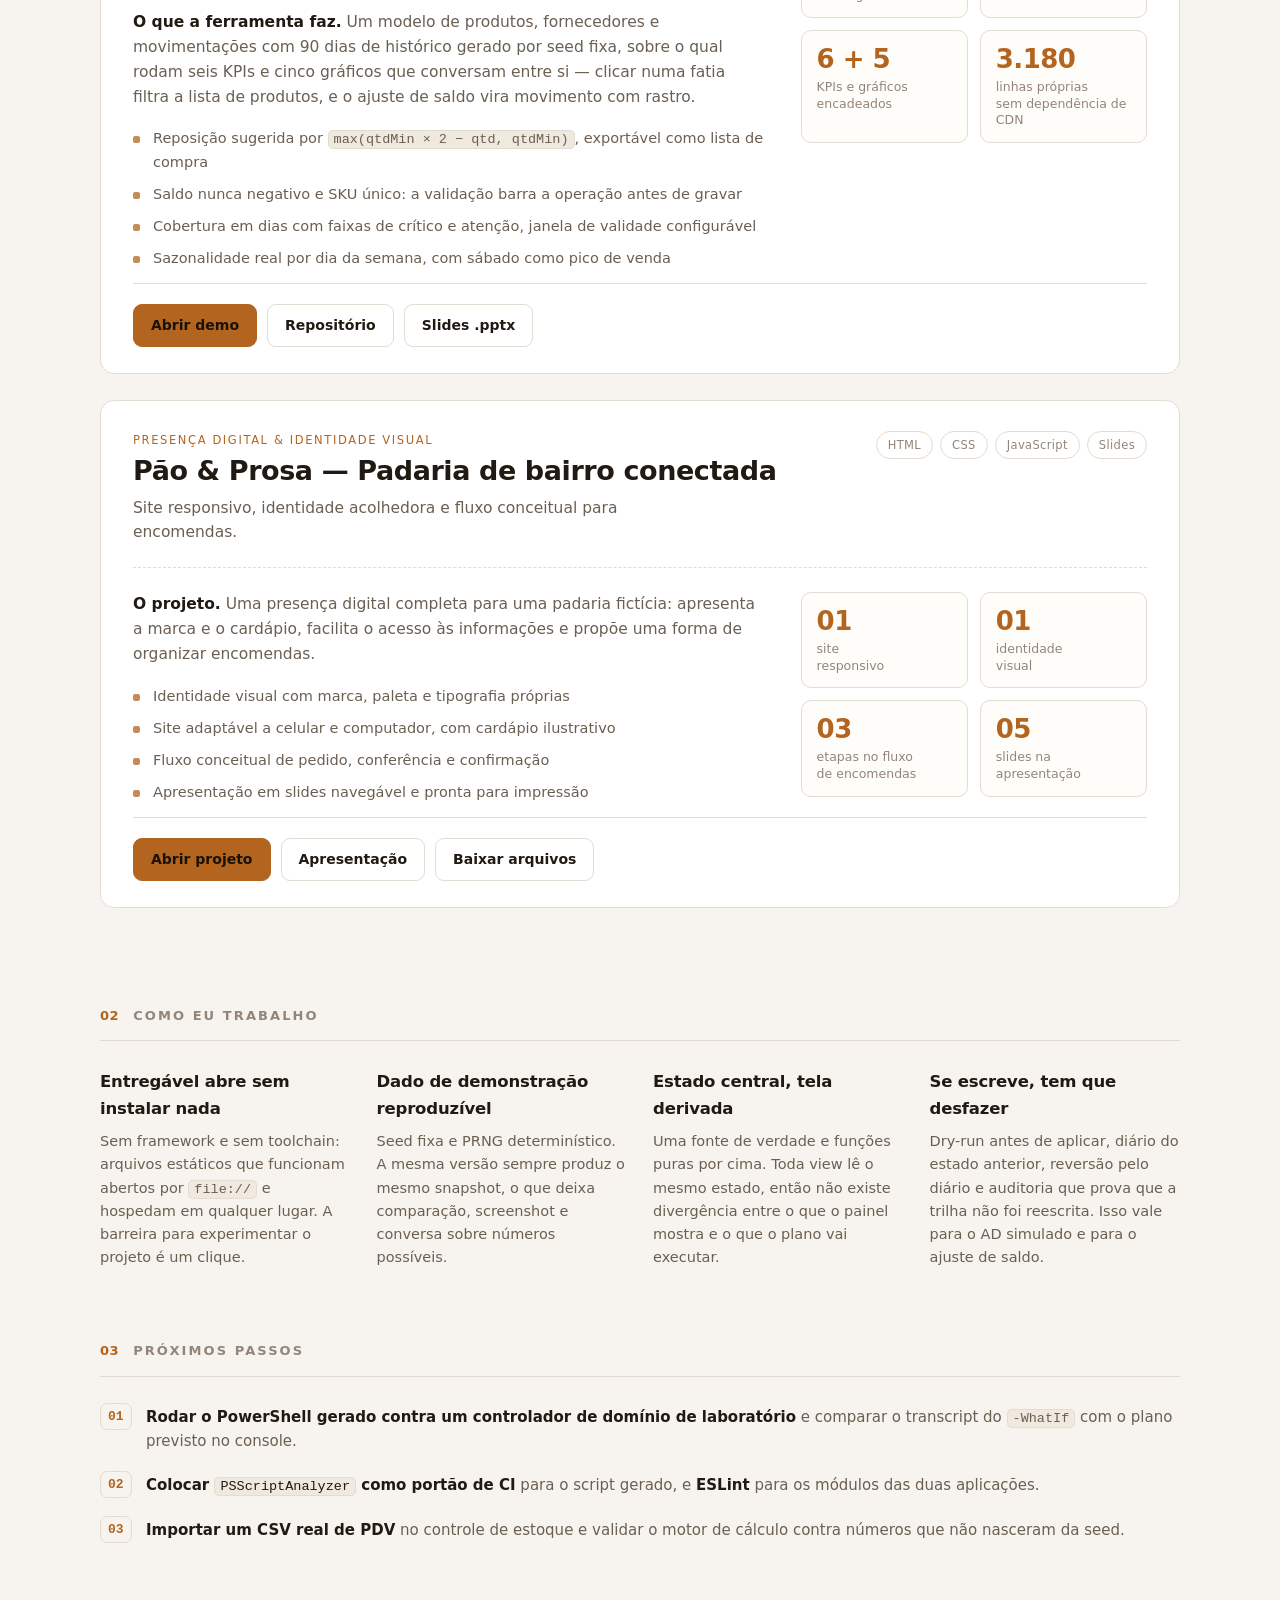
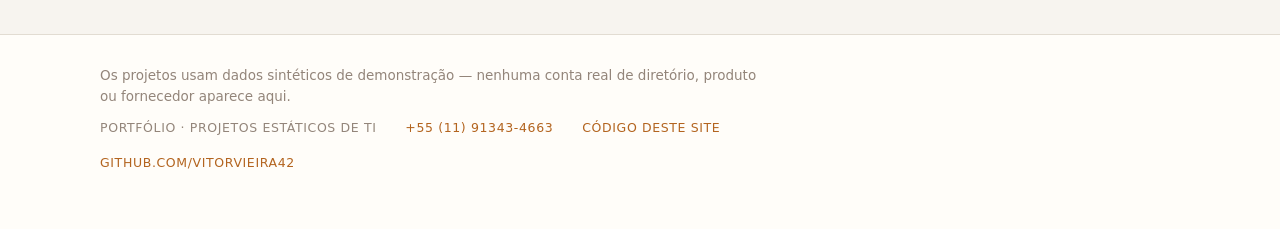
==== commit 954ae828: "Align portfolio summary with three projects Update the homepage description and footer to match the " ====
--- a/index.html
+++ b/index.html
@@ -4,7 +4,7 @@
 <meta charset="utf-8">
 <meta name="viewport" content="width=device-width, initial-scale=1">
 <title>Portfólio · Automação de infraestrutura e analytics</title>
-<meta name="description" content="Dois projetos de TI que rodam sem build: um console de automação de identidade com Active Directory como código e um controle de estoque de padaria com analytics de perdas.">
+<meta name="description" content="Três projetos de TI que rodam sem build: um console de automação de identidade com Active Directory como código e um controle de estoque de padaria com analytics de perdas.">
 <link rel="stylesheet" href="styles.css">
 </head>
 <body>
@@ -202,7 +202,7 @@
 
 <footer class="footer">
   <div class="wrap">
-    <p>Os dois projetos usam dados sintéticos de demonstração — nenhuma conta real de diretório, produto ou
+    <p>Os projetos usam dados sintéticos de demonstração — nenhuma conta real de diretório, produto ou
     fornecedor aparece aqui.</p>
     <p class="sig"><span>Portfólio · projetos estáticos de TI</span>
     <a class="link" href="https://wa.me/5511913434663" target="_blank" rel="noopener">+55 (11) 91343-4663</a>
